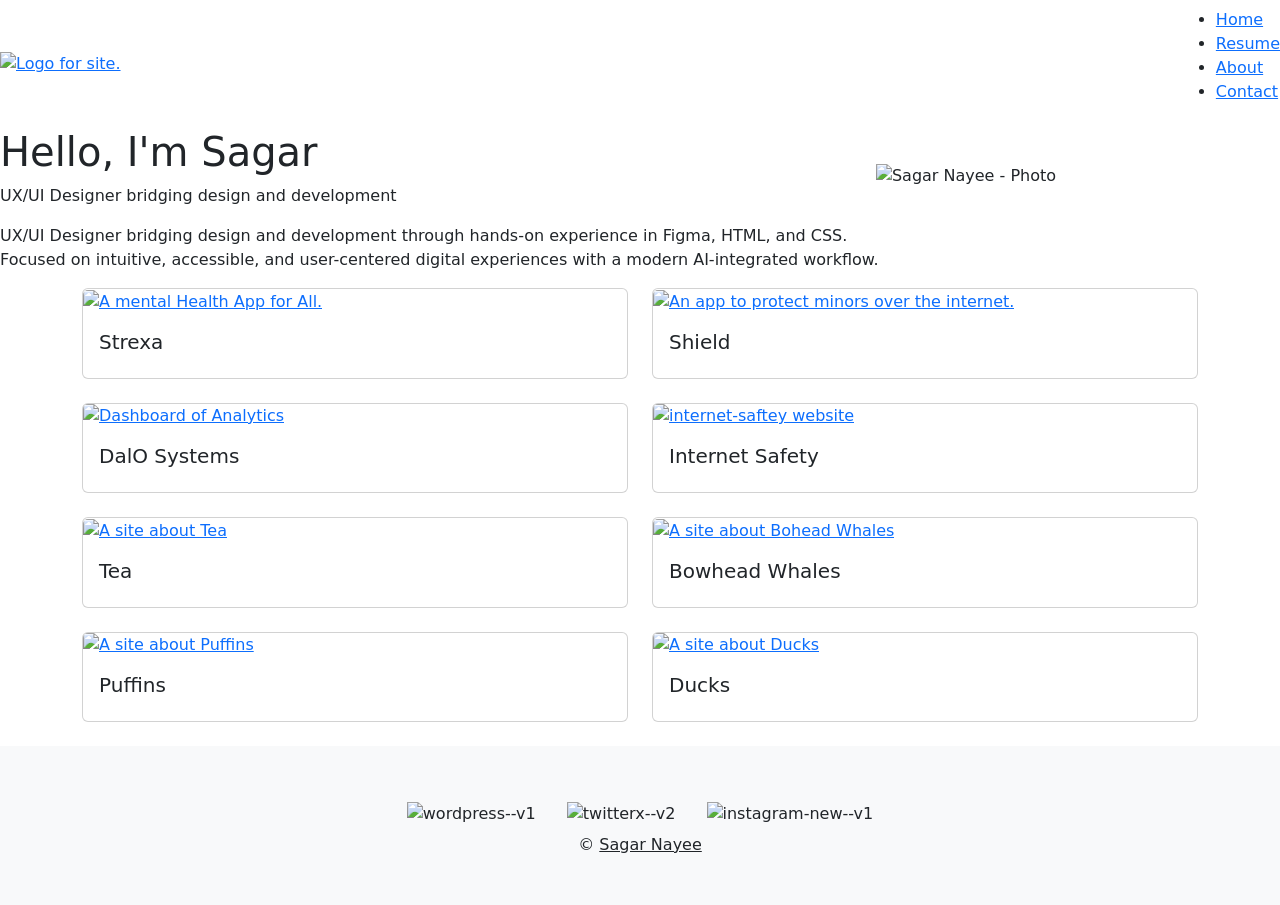
==== index.html @ b7bd8488 "Portfolio Index.html the homepage of the portfolio" ====
<!doctype html>
<html lang="en">
  <head>
    <!-- Required meta tags -->
    <meta charset="utf-8">
    <meta name="viewport" content="width=device-width, initial-scale=1">

    <link href="portfolio.css" type="text/css" rel="stylesheet">
    <script src="portfolio.js"></script>
    <!-- Bootstrap CSS -->
        <link href="https://cdn.jsdelivr.net/npm/bootstrap@5.3.3/dist/css/bootstrap.min.css" rel="stylesheet" integrity="sha384-QWTKZyjpPEjISv5WaRU9OFeRpok6YctnYmDr5pNlyT2bRjXh0JMhjY6hW+ALEwIH" crossorigin="anonymous">
        <script src="https://cdn.jsdelivr.net/npm/bootstrap@5.3.3/dist/js/bootstrap.bundle.min.js" integrity="sha384-YvpcrYf0tY3lHB60NNkmXc5s9fDVZLESaAA55NDzOxhy9GkcIdslK1eN7N6jIeHz" crossorigin="anonymous"></script>
        <script src="portfolio.js"></script>

    <!-- Google Font -->
    <link rel="preconnect" href="https://fonts.googleapis.com">
    <link rel="preconnect" href="https://fonts.gstatic.com" crossorigin> 
    <link href="https://fonts.googleapis.com/css2?family=Montserrat:ital,wght@0,100..900;1,100..900&family=Noto+Sans:ital,wght@0,100..900;1,100..900&display=swap" rel="stylesheet">
    <title>Sagar Nayee</title>
    <!-- This is the FAVICON -->
    <link rel="icon" type="image/x-icon" href="r-images/SN-LOGO.png">
  </head>
  <body>

<!--This is your Navbar -->
<div class="header">
  <!-- NAVBAR - Need to fix cause your hamburger menu is not showing. - 3/27/25 -->
  <nav class="navbar">
    <div class="brand-title"><a href="index.html"><img src="r-images/logo-main.png" alt="Logo for site."></a></div>

    <a href="#" class="toggle-button">
      <span class="bar"></span>
      <span class="bar"></span>
      <span class="bar"></span>
    </a>
    <div class="navbar-links">
      <ul>
        <li><a href="index.html">Home</a></li>
        <li><a href="resume.html">Resume</a></li>
        <li><a href="bio.html">About</a></li>
        <li><a href="contact.html">Contact</a></li>
      </ul>
    </div>
  </nav>
  </div>
<!--This is your Navbar End -->


<!--This is your Heading -->
<div class="container-heading">
  <div class="row align-items-center">
    <div class="col-md-6 d-flex flex-column justify-content-center">
      <h1 class="hello-title">Hello, I'm Sagar</h1>
      <p>UX/UI Designer bridging design and development
      </p>
    </div>

    <div class="col-md-6 d-flex justify-content-center align-items-center">
      <img src="r-images/sagar-index-home.png" alt="Sagar Nayee - Photo" class="img-fluid-heading">
    </div>
  </div>
</div>
<!--This is your Heading End -->

<!--Content starts-->
  <div class="content flex index-heading">
    <p>UX/UI Designer bridging design and development through hands-on experience in Figma, HTML, and CSS.<br>
      Focused on intuitive, accessible, and user-centered digital experiences with a modern AI-integrated workflow.
    </p>  
  </div>
  <!--Content ends-->

  <!--This is your Heading for Service
  <div class="site-service">
  <p> This site is being updated for better experience, bugs are being squashed!<img src="r-images/icons8-services.gif"></p>
</div> -->

<!-- Some of these cards are Blurry! need to fix it. - 9/22/24 -->

  <div class="container">
    <div class="row projects">

      <div class="col-sm mb-4">
  <!-- This is your 1st card design -->
        <div class="card">
          <a href="strexa.html"><img src="r-images/strexa-app.png" class="card-img-top" alt="A mental Health App for All."></a>
          <div class="card-body">
            <h5 class="card-title">Strexa</h5>
          </div>
        </div>
      </div>

    <div class="col-sm">
     <!-- This is your 2nd card design -->
       <div class="card">
        <a href="shield.html"><img src="r-images/shield-app.png" class="card-img-top" alt="An app to protect minors over the internet."></a>
          <div class="card-body">
            <h5 class="card-title">Shield</h5>
          </div>
        </div>
    </div>
    <!--Closing Div Tags-->
    </div>

    <!-- THIS IS THE 2nd ROW -->
    <div class="row projects">
      <div class="col-sm mb-4">
  <!-- This is your 3rd card design -->
        <div class="card">
          <a href="dalosystems.html"><img src="r-images/dashboard-O2.png" class="card-img-top" alt="Dashboard of Analytics"></a>
          <div class="card-body">
            <h5 class="card-title">DalO Systems</h5>
          </div>
        </div>
      </div>
      
<!--This card is shortned for some reason, it doesn't look well! - 8/28/24 -->
    <div class="col-sm">
     <!-- This is your 4th card design -->
       <div class="card">
             <!-- NEED TO GET THE SOCIAL MEDIA WEBSITE! Image-->
             <a href="https://internetmonitoring.wixsite.com/website" target="_blank"><img src="r-images/internet-safety.png" class="card-img-top" alt="internet-saftey website"></a>
          <div class="card-body">
            <h5 class="card-title">Internet Safety</h5>
          </div>
        </div>
    </div>
      <!--Closing Div Tags-->
    </div>
    <!-- THIS IS THE END OF 2nd ROW -->

    <!-- THIS IS THE 3RD ROW -->
    <div class="row projects">
      <div class="col-sm mb-4">
  <!-- This is your 3rd card design -->
        <div class="card">
         <a href="http://tea.portfolio.sagarnayee.com/index.html" target="_blank"><img src="r-images/tea-site.png" class="card-img-top" alt="A site about Tea"></a>
          <div class="card-body">
            <h5 class="card-title">Tea</h5>
          </div>
        </div>
      </div>

    <div class="col-sm">
     <!-- This is your 4th card design -->
       <div class="card mb-4">
        <a href="http://bohead.portfolio.sagarnayee.com/index.html" target="_blank"><img src="r-images/bowhead-whales.png" class="card-img-top" alt="A site about Bohead Whales"></a>
          <div class="card-body">
            <h5 class="card-title">Bowhead Whales</h5>
          </div>
        </div>
    </div>

      <!--Closing Div Tags-->
    </div>
    <!-- THIS IS THE END OF 3RD ROW -->

    <!-- THIS IS THE 4TH ROW -->
    <div class="row projects">
      <div class="col-sm mb-4">
  <!-- This is your 4TH card design -->
        <div class="card">
          <a href="http://puffins.portfolio.sagarnayee.com/index.html" target="_blank"><img src="r-images/puffins.png" class="card-img-top" alt="A site about Puffins"></a>
          <div class="card-body">
            <h5 class="card-title">Puffins</h5>
          </div>
        </div>
      </div>

    <div class="col-sm">
     <!-- This is your 4th card design -->
       <div class="card">
        <a href="http://ducks.portfolio.sagarnayee.com/index.html" target="_blank"><img src="r-images/ducks.png" class="card-img-top" alt="A site about Ducks"></a>
          <div class="card-body">
            <h5 class="card-title">Ducks</h5>
          </div>
        </div>
    </div>

      <!--Closing Div Tags-->
    </div>
    <!-- THIS IS THE END OF 4TH ROW -->

   <!--END TAG FOR WHOLE CONTAINER-->
  </div>

 
	

   <!-- Footer -->
   <!-- THIS SECTION MAY NEED TO BE RENOVATED 2.4.24 such as, Site Map, Contact Emali, and such.-->
   <footer class="bg-light text-center">
    <!-- Grid container -->
<div class="container p-4">
        
<!-- Section: Social media -->
<section class="p-4">		
<!-- Twitter -->
<a class="btn btn-transparent" style="background-color: #ffffff00" href="https://sagarnayee.com/" target="new" role="button"><img src="https://img.icons8.com/ios/40/wordpress--v1.png" alt="wordpress--v1"></a>
<!-- <a href="https://icons8.com/icon/13664/wordpress">WordPress icon by Icons8</a> -->	
        
<!-- Wordpress -->
<a class="btn btn-transparent" style="background-color: #ffffff00" href="https://twitter.com/sagar__nayee" target="new" role="button"><img  src="https://img.icons8.com/ios/40/twitterx--v2.png" alt="twitterx--v2"></a>
<!-- <a href="https://icons8.com/icon/xWVjuc9hryql/twitter">Twitter-X icon by Icons8</a> -->
         
<!-- Instagram -->
<a class="btn btn-transparent" style="background-color: #ffffff00" href="https://www.instagram.com/sagar__nayee/" target="new" role="button"><img src="https://img.icons8.com/ios/40/instagram-new--v1.png" alt="instagram-new--v1"></a>
<!--<a href="https://icons8.com/icon/32323/instagram">Instagram icon by Icons8</a> -->   
<br>
© 
<a class="text-dark" href="https://mdbootstrap.com/">Sagar Nayee</a>
</section>
<!-- Section: Social media -->
             
</div>
<!-- Grid container -->
 
</footer>
<!-- Footer -->  
	  

    <!-- 5.3.2 - Javascript File - Bootstrap-->
    <script src="https://cdn.jsdelivr.net/npm/bootstrap@5.3.2/dist/js/bootstrap.bundle.min.js" integrity="sha384-C6RzsynM9kWDrMNeT87bh95OGNyZPhcTNXj1NW7RuBCsyN/o0jlpcV8Qyq46cDfL" crossorigin="anonymous"></script>
 
  </body>
</html>
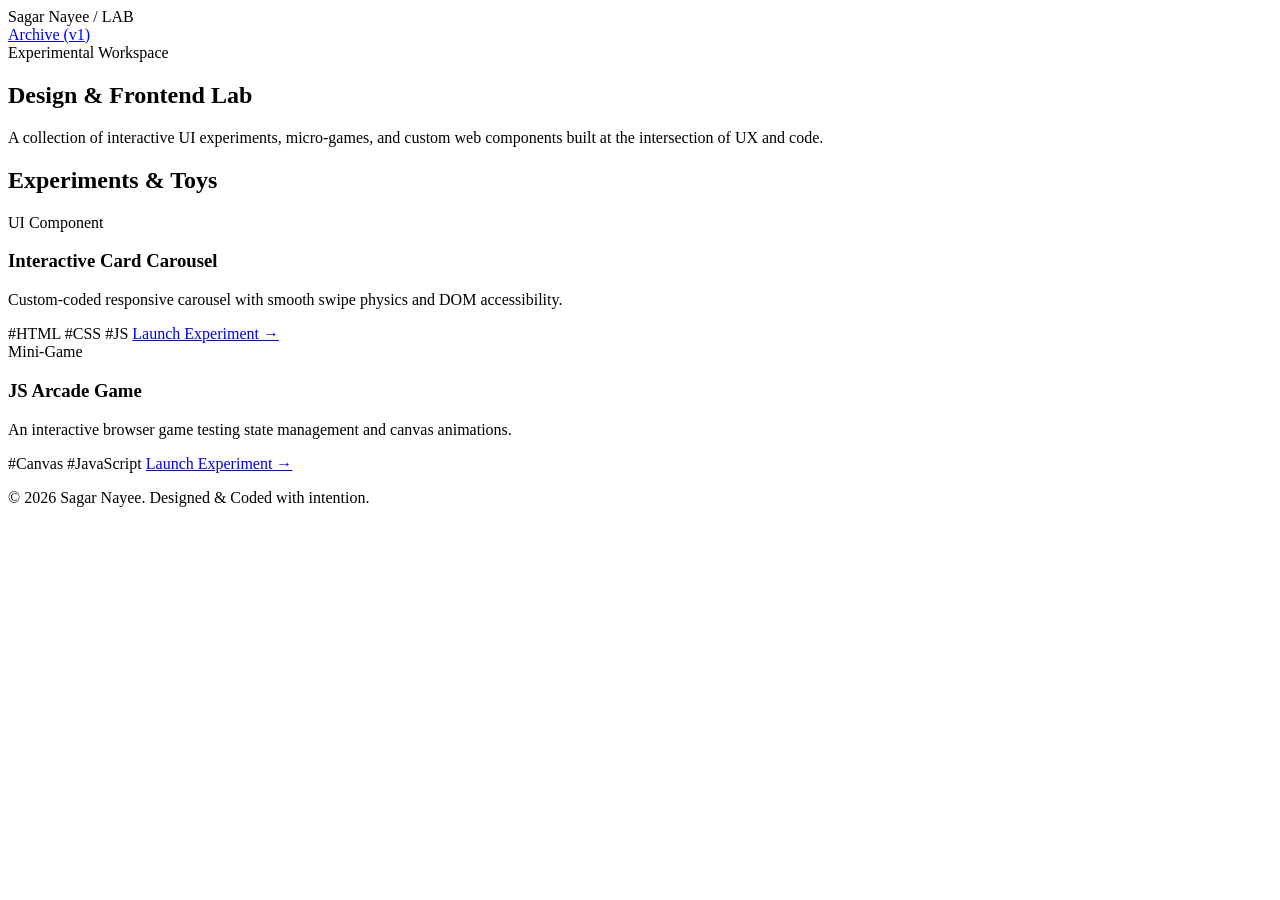
==== commit 266d052b: "Create index.html for Design & Frontend Lab This HTML file serves as the main structure for the Desi" ====
--- a/index.html
+++ b/index.html
@@ -1,226 +1,77 @@
-<!doctype html>
-<html lang="en">
-  <head>
-    <!-- Required meta tags -->
-    <meta charset="utf-8">
-    <meta name="viewport" content="width=device-width, initial-scale=1">
-
-    <link href="portfolio.css" type="text/css" rel="stylesheet">
-    <script src="portfolio.js"></script>
-    <!-- Bootstrap CSS -->
-        <link href="https://cdn.jsdelivr.net/npm/bootstrap@5.3.3/dist/css/bootstrap.min.css" rel="stylesheet" integrity="sha384-QWTKZyjpPEjISv5WaRU9OFeRpok6YctnYmDr5pNlyT2bRjXh0JMhjY6hW+ALEwIH" crossorigin="anonymous">
-        <script src="https://cdn.jsdelivr.net/npm/bootstrap@5.3.3/dist/js/bootstrap.bundle.min.js" integrity="sha384-YvpcrYf0tY3lHB60NNkmXc5s9fDVZLESaAA55NDzOxhy9GkcIdslK1eN7N6jIeHz" crossorigin="anonymous"></script>
-        <script src="portfolio.js"></script>
-
-    <!-- Google Font -->
-    <link rel="preconnect" href="https://fonts.googleapis.com">
-    <link rel="preconnect" href="https://fonts.gstatic.com" crossorigin> 
-    <link href="https://fonts.googleapis.com/css2?family=Montserrat:ital,wght@0,100..900;1,100..900&family=Noto+Sans:ital,wght@0,100..900;1,100..900&display=swap" rel="stylesheet">
-    <title>Sagar Nayee</title>
-    <!-- This is the FAVICON -->
-    <link rel="icon" type="image/x-icon" href="r-images/SN-LOGO.png">
-  </head>
-  <body>
-
-<!--This is your Navbar -->
-<div class="header">
-  <!-- NAVBAR - Need to fix cause your hamburger menu is not showing. - 3/27/25 -->
-  <nav class="navbar">
-    <div class="brand-title"><a href="index.html"><img src="r-images/logo-main.png" alt="Logo for site."></a></div>
-
-    <a href="#" class="toggle-button">
-      <span class="bar"></span>
-      <span class="bar"></span>
-      <span class="bar"></span>
-    </a>
-    <div class="navbar-links">
-      <ul>
-        <li><a href="index.html">Home</a></li>
-        <li><a href="resume.html">Resume</a></li>
-        <li><a href="bio.html">About</a></li>
-        <li><a href="contact.html">Contact</a></li>
-      </ul>
-    </div>
-  </nav>
-  </div>
-<!--This is your Navbar End -->
-
-
-<!--This is your Heading -->
-<div class="container-heading">
-  <div class="row align-items-center">
-    <div class="col-md-6 d-flex flex-column justify-content-center">
-      <h1 class="hello-title">Hello, I'm Sagar</h1>
-      <p>UX/UI Designer bridging design and development
-      </p>
-    </div>
-
-    <div class="col-md-6 d-flex justify-content-center align-items-center">
-      <img src="r-images/sagar-index-home.png" alt="Sagar Nayee - Photo" class="img-fluid-heading">
-    </div>
-  </div>
-</div>
-<!--This is your Heading End -->
-
-<!--Content starts-->
-  <div class="content flex index-heading">
-    <p>UX/UI Designer bridging design and development through hands-on experience in Figma, HTML, and CSS.<br>
-      Focused on intuitive, accessible, and user-centered digital experiences with a modern AI-integrated workflow.
-    </p>  
-  </div>
-  <!--Content ends-->
-
-  <!--This is your Heading for Service
-  <div class="site-service">
-  <p> This site is being updated for better experience, bugs are being squashed!<img src="r-images/icons8-services.gif"></p>
-</div> -->
-
-<!-- Some of these cards are Blurry! need to fix it. - 9/22/24 -->
-
-  <div class="container">
-    <div class="row projects">
-
-      <div class="col-sm mb-4">
-  <!-- This is your 1st card design -->
-        <div class="card">
-          <a href="strexa.html"><img src="r-images/strexa-app.png" class="card-img-top" alt="A mental Health App for All."></a>
-          <div class="card-body">
-            <h5 class="card-title">Strexa</h5>
-          </div>
-        </div>
-      </div>
-
-    <div class="col-sm">
-     <!-- This is your 2nd card design -->
-       <div class="card">
-        <a href="shield.html"><img src="r-images/shield-app.png" class="card-img-top" alt="An app to protect minors over the internet."></a>
-          <div class="card-body">
-            <h5 class="card-title">Shield</h5>
-          </div>
-        </div>
-    </div>
-    <!--Closing Div Tags-->
-    </div>
-
-    <!-- THIS IS THE 2nd ROW -->
-    <div class="row projects">
-      <div class="col-sm mb-4">
-  <!-- This is your 3rd card design -->
-        <div class="card">
-          <a href="dalosystems.html"><img src="r-images/dashboard-O2.png" class="card-img-top" alt="Dashboard of Analytics"></a>
-          <div class="card-body">
-            <h5 class="card-title">DalO Systems</h5>
-          </div>
-        </div>
-      </div>
-      
-<!--This card is shortned for some reason, it doesn't look well! - 8/28/24 -->
-    <div class="col-sm">
-     <!-- This is your 4th card design -->
-       <div class="card">
-             <!-- NEED TO GET THE SOCIAL MEDIA WEBSITE! Image-->
-             <a href="https://internetmonitoring.wixsite.com/website" target="_blank"><img src="r-images/internet-safety.png" class="card-img-top" alt="internet-saftey website"></a>
-          <div class="card-body">
-            <h5 class="card-title">Internet Safety</h5>
-          </div>
-        </div>
-    </div>
-      <!--Closing Div Tags-->
-    </div>
-    <!-- THIS IS THE END OF 2nd ROW -->
-
-    <!-- THIS IS THE 3RD ROW -->
-    <div class="row projects">
-      <div class="col-sm mb-4">
-  <!-- This is your 3rd card design -->
-        <div class="card">
-         <a href="http://tea.portfolio.sagarnayee.com/index.html" target="_blank"><img src="r-images/tea-site.png" class="card-img-top" alt="A site about Tea"></a>
-          <div class="card-body">
-            <h5 class="card-title">Tea</h5>
-          </div>
-        </div>
-      </div>
-
-    <div class="col-sm">
-     <!-- This is your 4th card design -->
-       <div class="card mb-4">
-        <a href="http://bohead.portfolio.sagarnayee.com/index.html" target="_blank"><img src="r-images/bowhead-whales.png" class="card-img-top" alt="A site about Bohead Whales"></a>
-          <div class="card-body">
-            <h5 class="card-title">Bowhead Whales</h5>
-          </div>
-        </div>
-    </div>
-
-      <!--Closing Div Tags-->
-    </div>
-    <!-- THIS IS THE END OF 3RD ROW -->
-
-    <!-- THIS IS THE 4TH ROW -->
-    <div class="row projects">
-      <div class="col-sm mb-4">
-  <!-- This is your 4TH card design -->
-        <div class="card">
-          <a href="http://puffins.portfolio.sagarnayee.com/index.html" target="_blank"><img src="r-images/puffins.png" class="card-img-top" alt="A site about Puffins"></a>
-          <div class="card-body">
-            <h5 class="card-title">Puffins</h5>
-          </div>
-        </div>
-      </div>
-
-    <div class="col-sm">
-     <!-- This is your 4th card design -->
-       <div class="card">
-        <a href="http://ducks.portfolio.sagarnayee.com/index.html" target="_blank"><img src="r-images/ducks.png" class="card-img-top" alt="A site about Ducks"></a>
-          <div class="card-body">
-            <h5 class="card-title">Ducks</h5>
-          </div>
-        </div>
-    </div>
-
-      <!--Closing Div Tags-->
-    </div>
-    <!-- THIS IS THE END OF 4TH ROW -->
-
-   <!--END TAG FOR WHOLE CONTAINER-->
-  </div>
-
- 
-	
-
-   <!-- Footer -->
-   <!-- THIS SECTION MAY NEED TO BE RENOVATED 2.4.24 such as, Site Map, Contact Emali, and such.-->
-   <footer class="bg-light text-center">
-    <!-- Grid container -->
-<div class="container p-4">
-        
-<!-- Section: Social media -->
-<section class="p-4">		
-<!-- Twitter -->
-<a class="btn btn-transparent" style="background-color: #ffffff00" href="https://sagarnayee.com/" target="new" role="button"><img src="https://img.icons8.com/ios/40/wordpress--v1.png" alt="wordpress--v1"></a>
-<!-- <a href="https://icons8.com/icon/13664/wordpress">WordPress icon by Icons8</a> -->	
-        
-<!-- Wordpress -->
-<a class="btn btn-transparent" style="background-color: #ffffff00" href="https://twitter.com/sagar__nayee" target="new" role="button"><img  src="https://img.icons8.com/ios/40/twitterx--v2.png" alt="twitterx--v2"></a>
-<!-- <a href="https://icons8.com/icon/xWVjuc9hryql/twitter">Twitter-X icon by Icons8</a> -->
-         
-<!-- Instagram -->
-<a class="btn btn-transparent" style="background-color: #ffffff00" href="https://www.instagram.com/sagar__nayee/" target="new" role="button"><img src="https://img.icons8.com/ios/40/instagram-new--v1.png" alt="instagram-new--v1"></a>
-<!--<a href="https://icons8.com/icon/32323/instagram">Instagram icon by Icons8</a> -->   
-<br>
-© 
-<a class="text-dark" href="https://mdbootstrap.com/">Sagar Nayee</a>
-</section>
-<!-- Section: Social media -->
-             
-</div>
-<!-- Grid container -->
- 
-</footer>
-<!-- Footer -->  
-	  
-
-    <!-- 5.3.2 - Javascript File - Bootstrap-->
-    <script src="https://cdn.jsdelivr.net/npm/bootstrap@5.3.2/dist/js/bootstrap.bundle.min.js" integrity="sha384-C6RzsynM9kWDrMNeT87bh95OGNyZPhcTNXj1NW7RuBCsyN/o0jlpcV8Qyq46cDfL" crossorigin="anonymous"></script>
- 
-  </body>
-</html>+<!DOCTYPE html>
+<html lang="en">
+<head>
+  <meta charset="UTF-8" />
+  <meta name="viewport" content="width=device-width, initial-scale=1.0" />
+  <title>Sagar Nayee | Design & Frontend Lab</title>
+  <!--This is a site to showcase my design and development skills.-->
+  <!-- Modern Google Font -->
+  <link rel="preconnect" href="https://fonts.googleapis.com">
+  <link rel="preconnect" href="https://fonts.gstatic.com" crossorigin>
+  <link href="https://fonts.googleapis.com/css2?family=Inter:wght@300;400;600;700&display=swap" rel="stylesheet">
+  
+  <link rel="stylesheet" href="lab.css" />
+</head>
+<body>
+
+  <!-- Navigation / Brand Header -->
+  <header class="lab-header">
+    <div class="logo">Sagar Nayee <span>/ LAB</span></div>
+    <nav>
+      <a href="https://n-sagar.github.io/Sagar-Portfolio/portfolio-v1/" class="nav-link" target="_blank">Archive (v1)</a>
+      <!-- Add Framer link here later if desired -->
+    </nav>
+  </header>
+
+  <!-- Hero / Positioning Banner -->
+  <section class="hero">
+    <div class="hero-content">
+      <span class="badge">Experimental Workspace</span>
+      <h1>Design & Frontend Lab</h1>
+      <p class="hero-subtitle">
+        A collection of interactive UI experiments, micro-games, and custom web components built at the intersection of UX and code.
+      </p>
+    </div>
+  </section>
+
+  <!-- Main Experiment Grid -->
+  <main class="lab-container">
+    <div class="filter-bar">
+      <h2>Experiments & Toys</h2>
+      <!-- Future category filter buttons can sit here -->
+    </div>
+
+    <div class="experiments-grid" id="experimentsGrid">
+      
+      <!-- Placeholder Card 1: Will be replaced by dynamic or static cards -->
+      <article class="card">
+        <div class="card-tag">UI Component</div>
+        <h3 class="card-title">Interactive Card Carousel</h3>
+        <p class="card-desc">Custom-coded responsive carousel with smooth swipe physics and DOM accessibility.</p>
+        <div class="card-footer">
+          <span class="tech-stack">#HTML #CSS #JS</span>
+          <a href="#" class="card-link">Launch Experiment →</a>
+        </div>
+      </article>
+
+      <!-- Placeholder Card 2 -->
+      <article class="card">
+        <div class="card-tag">Mini-Game</div>
+        <h3 class="card-title">JS Arcade Game</h3>
+        <p class="card-desc">An interactive browser game testing state management and canvas animations.</p>
+        <div class="card-footer">
+          <span class="tech-stack">#Canvas #JavaScript</span>
+          <a href="#" class="card-link">Launch Experiment →</a>
+        </div>
+      </article>
+
+    </div>
+  </main>
+
+  <footer class="lab-footer">
+    <p>© 2026 Sagar Nayee. Designed & Coded with intention.</p>
+  </footer>
+
+  <script src="lab.js"></script>
+</body>
+</html>
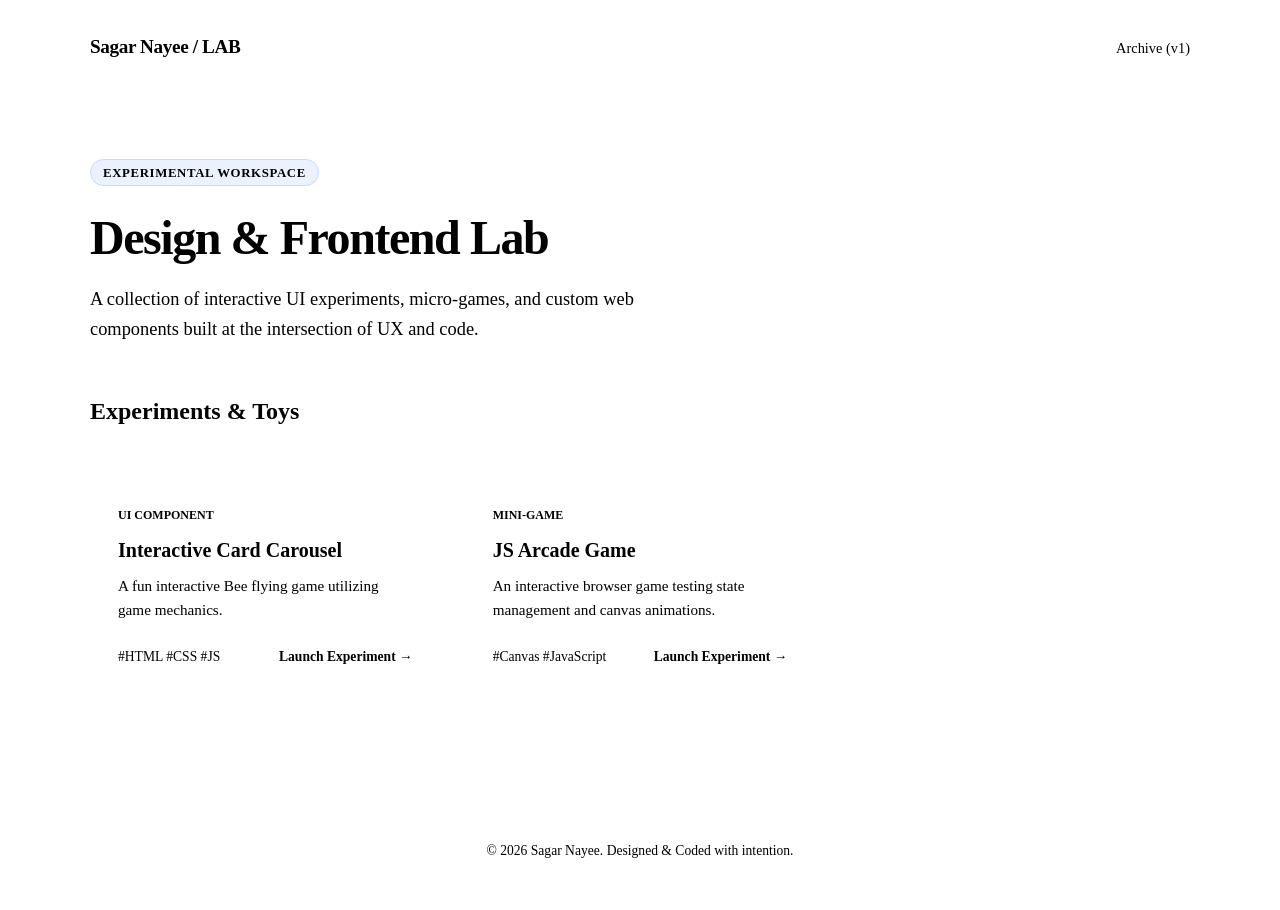
==== commit 9c9650c4: "Updated links + colors Adjusted the link to Bee Fyler project along with updating UI colors." ====
--- a/index.html
+++ b/index.html
@@ -47,10 +47,10 @@
       <article class="card">
         <div class="card-tag">UI Component</div>
         <h3 class="card-title">Interactive Card Carousel</h3>
-        <p class="card-desc">Custom-coded responsive carousel with smooth swipe physics and DOM accessibility.</p>
+        <p class="card-desc">A fun interactive Bee flying game utilizing game mechanics.</p>
         <div class="card-footer">
           <span class="tech-stack">#HTML #CSS #JS</span>
-          <a href="#" class="card-link">Launch Experiment →</a>
+          <a href="https://Sagar-Portfolio-main/experiments/index.html" class="card-link">Launch Experiment →</a>
         </div>
       </article>
 
--- a/lab.css
+++ b/lab.css
@@ -0,0 +1,173 @@
+// This CSS is for the Design & Frontend Lab content.
+:root {
+  --bg-color: #0f1115;
+  --surface-color: #161920;
+  --surface-border: #262a36;
+  --text-main: #f0f2f5;
+  --text-muted: #8b949e;
+  --accent-color: #3b82f6;
+  --accent-hover: #60a5fa;
+  --font-family: 'Inter', system-ui, sans-serif;
+}
+
+* {
+  box-sizing: border-box;
+  margin: 0;
+  padding: 0;
+}
+
+body {
+  background-color: var(--bg-color);
+  color: var(--text-main);
+  font-family: var(--font-family);
+  line-height: 1.6;
+  padding: 0 1.5rem;
+}
+
+/* Navigation */
+.lab-header {
+  max-width: 1100px;
+  margin: 0 auto;
+  padding: 2rem 0;
+  display: flex;
+  justify-content: space-between;
+  align-items: center;
+}
+
+.logo {
+  font-weight: 700;
+  font-size: 1.2rem;
+  letter-spacing: -0.02em;
+}
+
+.logo span {
+  color: var(--accent-color);
+}
+
+.nav-link {
+  color: var(--text-muted);
+  text-decoration: none;
+  font-size: 0.9rem;
+  transition: color 0.2s ease;
+}
+
+.nav-link:hover {
+  color: var(--text-main);
+}
+
+/* Hero Section */
+.hero {
+  max-width: 1100px;
+  margin: 4rem auto 3rem;
+}
+
+.badge {
+  background: rgba(59, 130, 246, 0.1);
+  color: var(--accent-color);
+  font-size: 0.8rem;
+  font-weight: 600;
+  padding: 0.35rem 0.75rem;
+  border-radius: 20px;
+  border: 1px solid rgba(59, 130, 246, 0.2);
+  text-transform: uppercase;
+  letter-spacing: 0.05em;
+}
+
+.hero h1 {
+  font-size: 3rem;
+  font-weight: 700;
+  margin: 1rem 0 0.5rem;
+  letter-spacing: -0.03em;
+}
+
+.hero-subtitle {
+  color: var(--text-muted);
+  font-size: 1.15rem;
+  max-width: 600px;
+}
+
+/* Grid Section */
+.lab-container {
+  max-width: 1100px;
+  margin: 0 auto 6rem;
+}
+
+.filter-bar {
+  margin-bottom: 2rem;
+  padding-bottom: 1rem;
+  border-bottom: 1px solid var(--surface-border);
+}
+
+.experiments-grid {
+  display: grid;
+  grid-template-columns: repeat(auto-fill, minmax(320px, 1fr));
+  gap: 1.5rem;
+}
+
+/* Cards */
+.card {
+  background: var(--surface-color);
+  border: 1px solid var(--surface-border);
+  border-radius: 12px;
+  padding: 1.75rem;
+  display: flex;
+  flex-direction: column;
+  justify-content: space-between;
+  transition: transform 0.2s ease, border-color 0.2s ease;
+}
+
+.card:hover {
+  transform: translateY(-4px);
+  border-color: var(--accent-color);
+}
+
+.card-tag {
+  font-size: 0.75rem;
+  color: var(--accent-color);
+  font-weight: 600;
+  text-transform: uppercase;
+  margin-bottom: 0.5rem;
+}
+
+.card-title {
+  font-size: 1.25rem;
+  margin-bottom: 0.5rem;
+}
+
+.card-desc {
+  color: var(--text-muted);
+  font-size: 0.95rem;
+  margin-bottom: 1.5rem;
+}
+
+.card-footer {
+  display: flex;
+  justify-content: space-between;
+  align-items: center;
+  font-size: 0.85rem;
+}
+
+.tech-stack {
+  color: var(--text-muted);
+}
+
+.card-link {
+  color: var(--text-main);
+  text-decoration: none;
+  font-weight: 600;
+}
+
+.card-link:hover {
+  color: var(--accent-color);
+}
+
+/* Footer */
+.lab-footer {
+  text-align: center;
+  padding: 3rem 0;
+  color: var(--text-muted);
+  font-size: 0.85rem;
+  border-top: 1px solid var(--surface-border);
+  max-width: 1100px;
+  margin: 0 auto;
+}
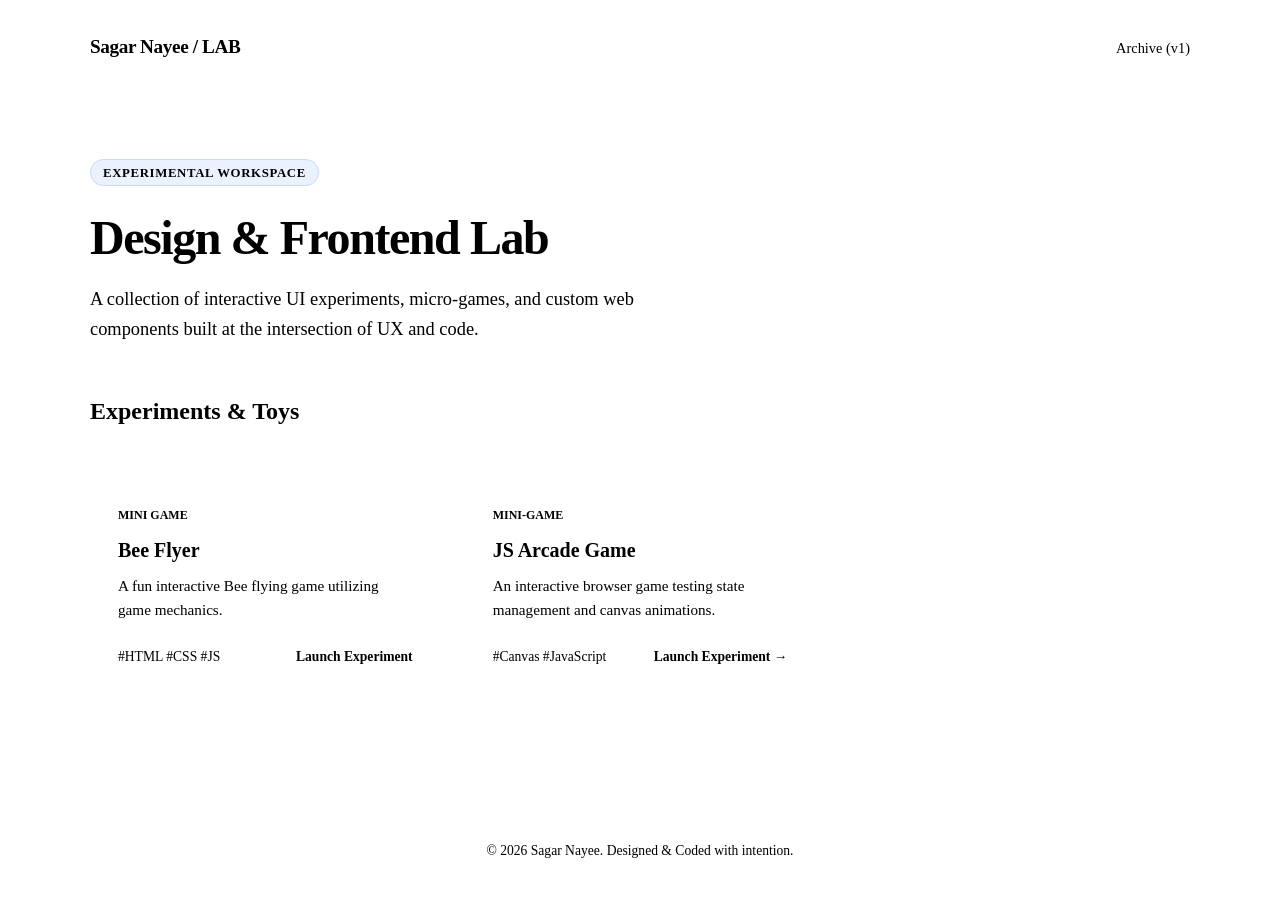
==== commit ce49aca9: "Updated Links Project game links are now working." ====
--- a/index.html
+++ b/index.html
@@ -45,12 +45,12 @@
       
       <!-- Placeholder Card 1: Will be replaced by dynamic or static cards -->
       <article class="card">
-        <div class="card-tag">UI Component</div>
-        <h3 class="card-title">Interactive Card Carousel</h3>
+        <div class="card-tag">Mini Game</div>
+        <h3 class="card-title">Bee Flyer</h3>
         <p class="card-desc">A fun interactive Bee flying game utilizing game mechanics.</p>
         <div class="card-footer">
           <span class="tech-stack">#HTML #CSS #JS</span>
-          <a href="https://Sagar-Portfolio-main/experiments/index.html" class="card-link">Launch Experiment →</a>
+        <a href="./experiments/index.html" class="card-link">Launch Experiment</a>
         </div>
       </article>
 
